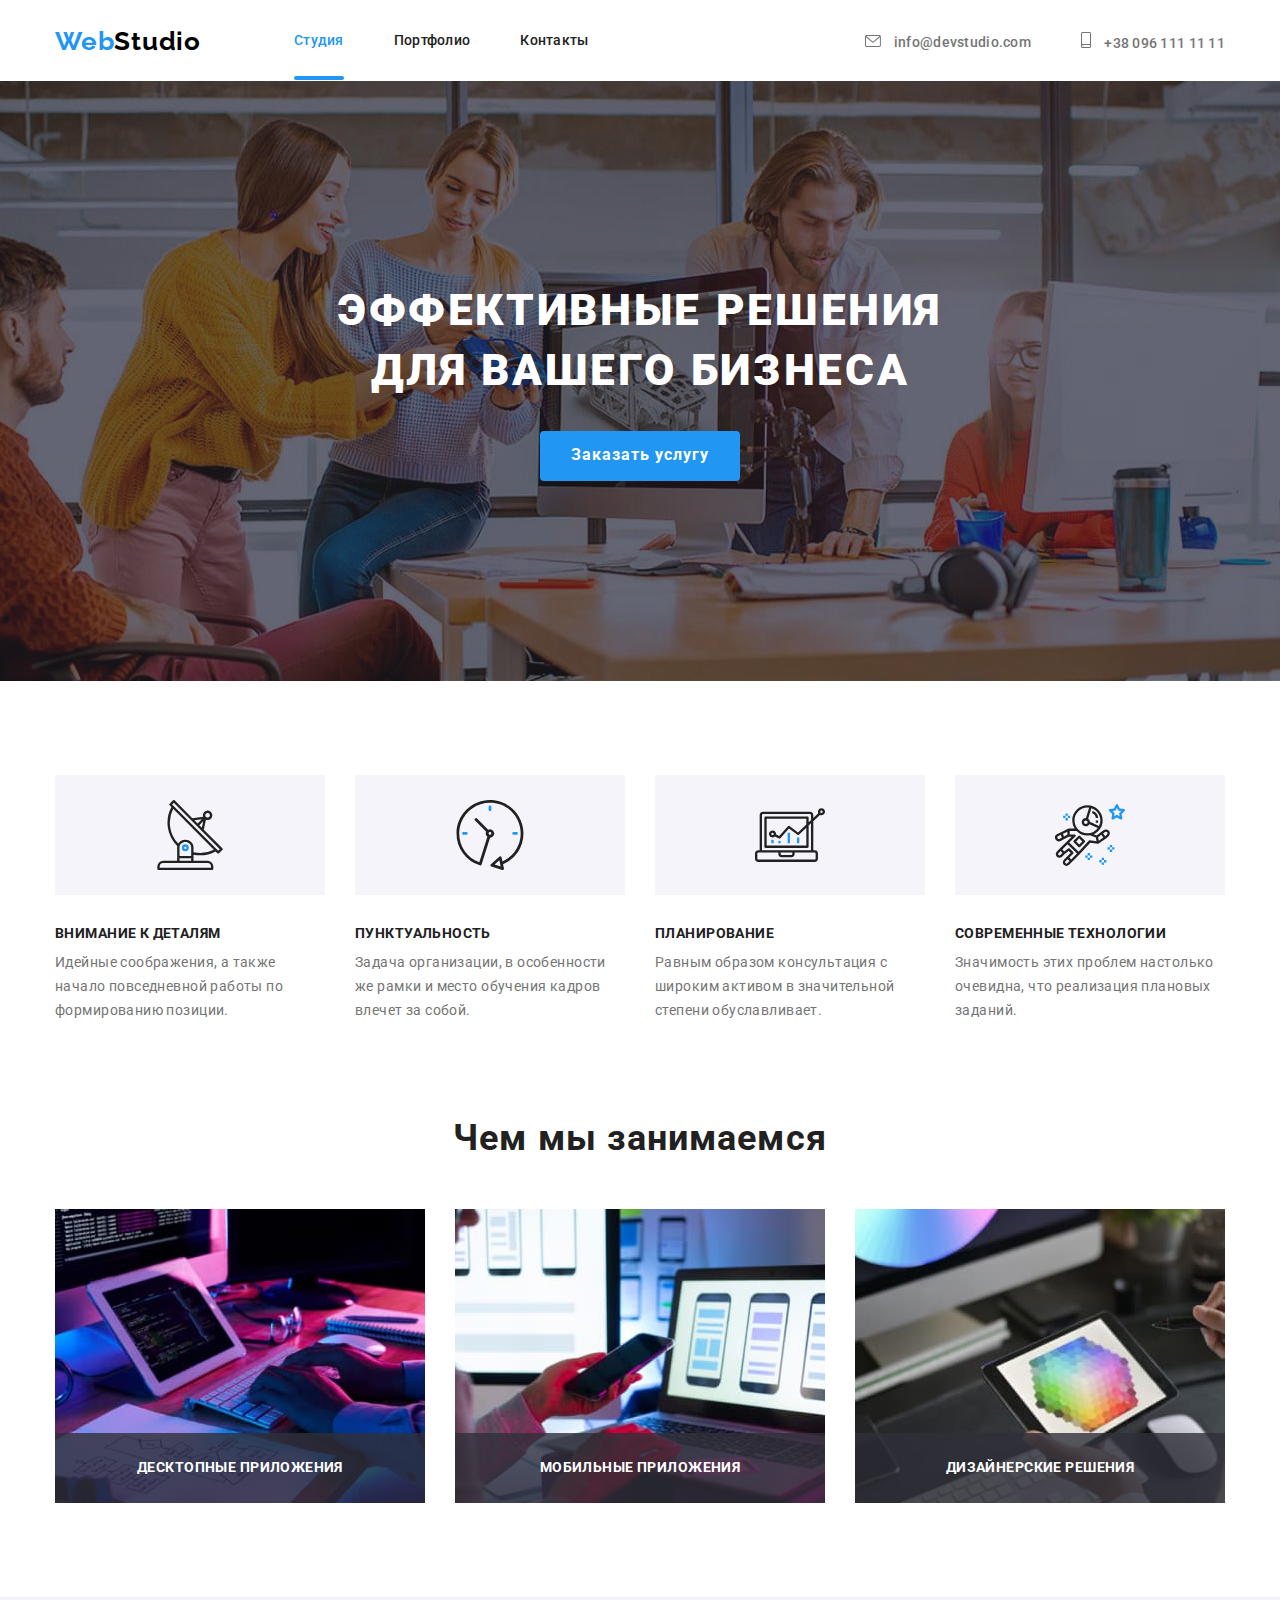
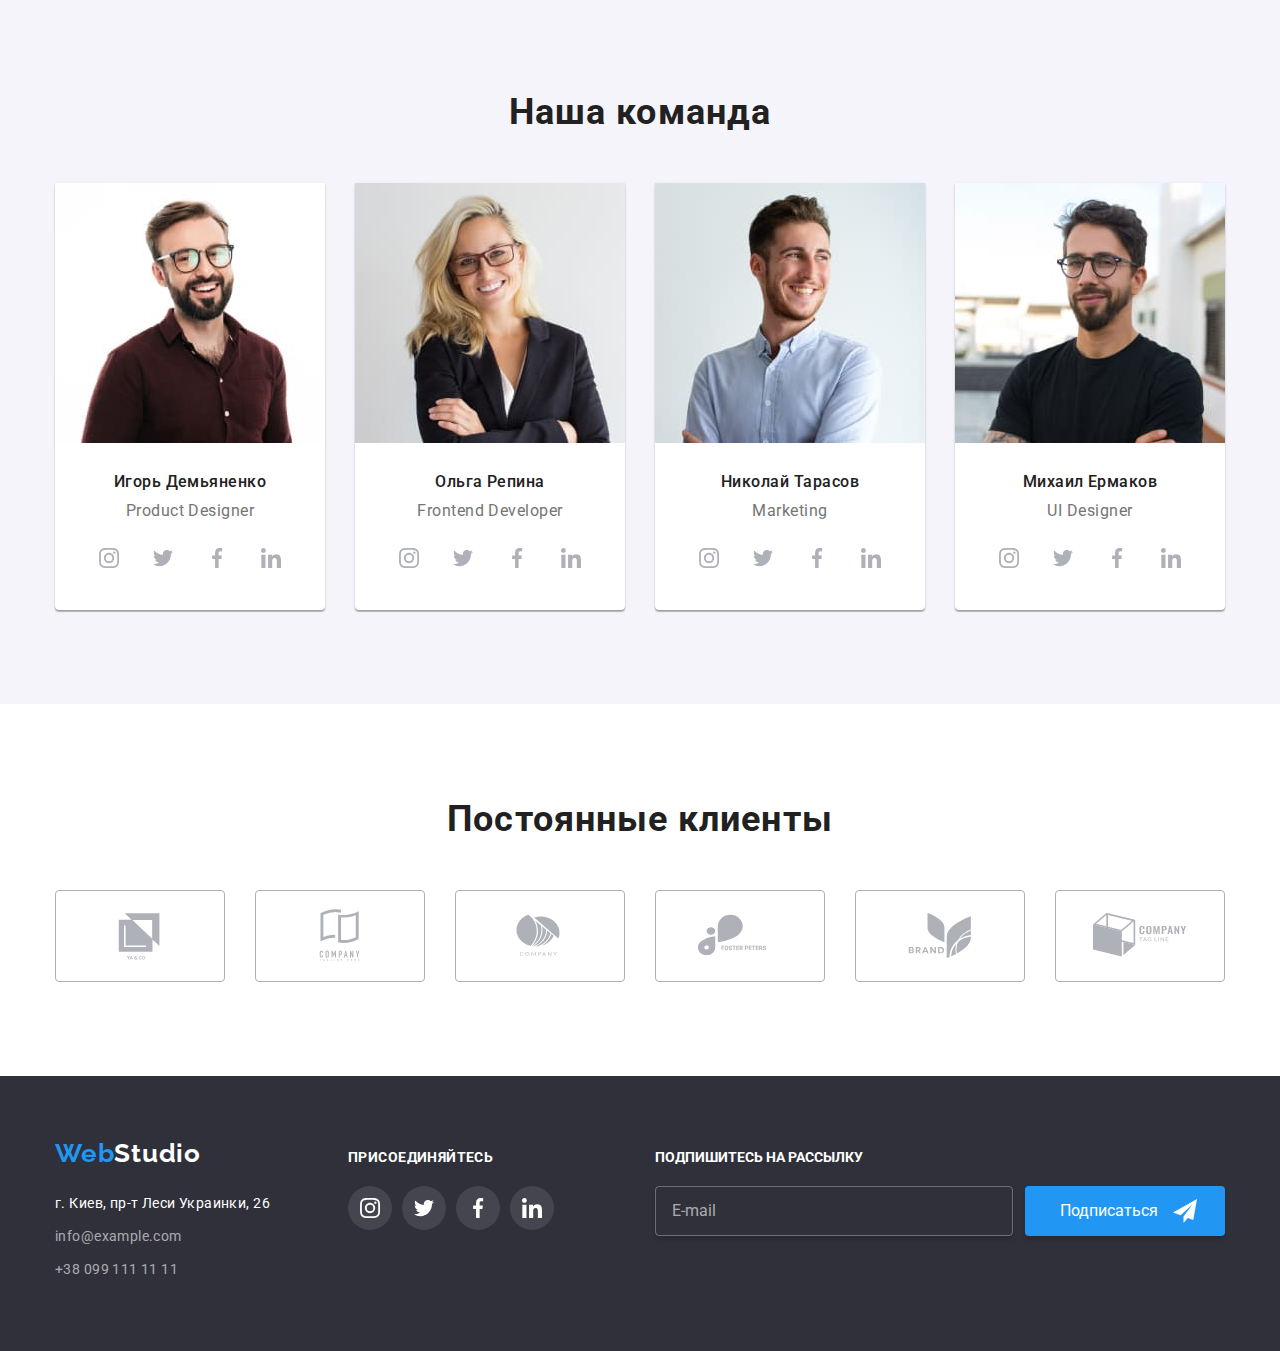
==== index.html @ 0ebff3c5 "Initial commit" ====
<!DOCTYPE html>
<html lang="ru">
  <head>
    <meta charset="UTF-8" />
    <meta http-equiv="X-UA-Compatible" content="IE=edge" />
    <meta name="viewport" content="width=device-width, initial-scale=1.0" />
    <title lang="en">WebStudio</title>
    <link rel="preconnect" href="https://fonts.gstatic.com">
    <link href="https://fonts.googleapis.com/css2?family=Raleway:wght@700&family=Roboto:wght@400;500;700;900&display=swap"
      rel="stylesheet">
    <link rel="stylesheet" href="https://cdnjs.cloudflare.com/ajax/libs/modern-normalize/1.1.0/modern-normalize.css"
        integrity="sha512-Y0MM+V6ymRKN2zStTqzQ227DWhhp4Mzdo6gnlRnuaNCbc+YN/ZH0sBCLTM4M0oSy9c9VKiCvd4Jk44aCLrNS5Q=="
        crossorigin="anonymous" referrerpolicy="no-referrer" />
    <link rel="stylesheet" href="./css/styles.css"> 
  </head>
  <body>
    <!--HEADER-->
    <header class="main-header">
      <!--NAVIGATION BAR-->
      <div class="container header-container">
        <nav class="main-nav">
          <!--LOGO-->
          <a class="logo" href="./"><span class="logo-blue">Web</span><span class="logo-black">Studio</span></a>
          <!--MAIN MENU-->
          <ul class="main-menu">
            <li class="menu-list">
              <a class="menu-link menu-link-current" href="./index.html">Студия</a>
            </li>
            <li class="menu-list">
              <a class="menu-link" href="./portfolio.html">Портфолио</a>
            </li>
            <li class="menu-list">
              <a class="menu-link" href="">Контакты</a>
            </li>
          </ul>
        </nav>
          <!--CONTACTS-->
        <ul class="contacts-nav">
          <li class="contacts-list">
              <a class="contacts-link" href="mailto:info@devstudio.com">
              <svg class="header-svg" width="16" height="12"><use href="./images/sprite.svg#envelope"></use></svg> info@devstudio.com</a>
          </li>
          <li class="contacts-list">
            <a class="contacts-link" href="tel:+380961111111">
              <svg class="header-svg" width="10" height="16"><use href="./images/sprite.svg#smartphone"></use></svg>
              +38 096 111 11 11</a>
          </li>
        </ul>
      </div>
    </header>
    <main class="index-main">
      <!--HERO-->
      <section class="hero-section">
      <div class="container hero-container">
        <h1 class="hero-title">Эффективные решения для вашего бизнеса</h1>
        <button class="button-order" type="button" data-modal-open>Заказать услугу</button>
      </div>
      </section>
      <!--FEATURES-->
      <section class="features-section">
        <div class="container features-container">
        <h2 class="section-title" hidden>Наши преимущества</h2>
        <ul class="features-menu">
          <li class="features-list">
            <div class="features-image">
              <svg class="features-icon">
                <use href="./images/sprite.svg#antenna">
                </use>
              </svg>
            </div>
            <div class="features-description">
            <h3 class="features-title">Внимание к деталям</h3>
            <p class="features-text">
              Идейные соображения, а также начало повседневной работы по
              формированию позиции.
            </p>
            </div>
          </li>
          <li class="features-list">
            <div class="features-image">
              <svg class="features-icon">
                <use href="./images/sprite.svg#clock">
                </use>
              </svg>
            </div>
            <div class="features-description">
            <h3 class="features-title">Пунктуальность</h3>
            <p class="features-text">
              Задача организации, в особенности же рамки и место обучения кадров
              влечет за собой.
            </p>
            </div>
          </li>
          <li class="features-list">
            <div class="features-image">
              <svg class="features-icon">
                <use href="./images/sprite.svg#diagram">
                </use>
              </svg>
            </div>
            <div class="features-description">
            <h3 class="features-title">Планирование</h3>
            <p class="features-text">
              Равным образом консультация с широким активом в значительной
              степени обуславливает.
            </p>
            </div>
          </li>
          <li class="features-list">
            <div class="features-image">
              <svg class="features-icon">
                <use href="./images/sprite.svg#astronaut">
                </use>
              </svg>
            </div>
            <div class="features-description">
            <h3 class="features-title">Современные технологии</h3>
            <p class="features-text">
              Значимость этих проблем настолько очевидна, что реализация
              плановых заданий.
            </p>
            </div>
          </li>
        </ul>
        </div>
      </section>
      <!--OUR SERVICES-->
      <section class="services-section">
        <div class="container services-container">
        <h2 class="section-title">Чем мы занимаемся</h2>
        <ul class="services-list">
          <li class="services-item">
            <h3 hidden>Сервис первый</h3>
            <a href="" class="servises-link">
              <div class="servises-link-wrapper">
              <img
                src="./images/images-our-services/service_1.jpg"
                alt="Сотрудник пишет код" width="370" height="294"/>
              <p class="services-label">Десктопные приложения</p>
              </div>
            </a>
          </li>
          <li class="services-item">
            <h3 hidden>Сервис второй</h3>
            <a href="">
              <div class="servises-link-wrapper">
              <img
                src="./images/images-our-services/service_2.jpg"
                alt="Сотрудник сверяет изображение на экране мобильного телефона с изображением трех мобильных интерфейсов на ноутбуке"
                width="370"
                height="294"
              />
              <p class="services-label">Мобильные приложения</p>
              </div>
            </a>
          </li>
          <li class="services-item">
            <h3 hidden>Сервис третий</h3>
            <a href="">
              <div class="servises-link-wrapper">
              <img
                src="./images/images-our-services/service_3.jpg"
                alt="Сотрудник выбирает цвет по матрице"
                width="370"
                height="294"
              />
              <p class="services-label">Дизайнерские решения</p>
              </div>
            </a>
          </li>
        </ul>
      </div>
      </section>
      <!--OUR TEAM-->
      <section class="team-section">
        <div class="container team-container">
        <h2 class="section-title">Наша команда</h2>
        <ul class="team-description">
          <li class="team-list">
            <img class="team-image"
              src="./images/images-our-team/team_member_1.jpg"
              alt="Портрет Игоря Демьяненко"
              width="270"
              height="260"
            />
            <div class="team-member">
            <p class="team-name">Игорь Демьяненко</p>
            <h3 class="team-text"  lang="en">Product Designer</h3>
            <ul class="social-icons-container">
            <li class="social-link-team">
              <a class="social-link-teammember" href="">
                <svg class="social-icon-team" width="20px" height="20px"><use href="./images/sprite.svg#instagram"></use></svg>
              </a>
            </li>
            <li class="social-link-team">
              <a class="social-link-teammember" href="">
                <svg class="social-icon-team" width="20px" height="20px"><use href="./images/sprite.svg#twitter"></use></svg>
              </a>
            </li>
            <li class="social-link-team">
              <a class="social-link-teammember" href="">
                <svg class="social-icon-team" width="20px" height="20px"><use href="./images/sprite.svg#facebook"></use></svg>
              </a>
            </li>
            <li class="social-link-team">
              <a class="social-link-teammember" href="">
                <svg class="social-icon-team" width="20px" height="20px"><use href="./images/sprite.svg#linkedin"></use></svg>
              </a>
            </li>
          </ul>
          </div>
          </li>
          <li class="team-list">
            <img class="team-image"
              src="./images/images-our-team/team_member_2.jpg"
              alt="Портрет Ольги Репиной"
              width="270"
              height="260"
            />
            <div class="team-member">
            <p class="team-name">Ольга Репина</p>
            <h3 class="team-text" lang="en">Frontend Developer</h3>
          <ul class="social-icons-container">
            <li class="social-link-team">
              <a class="social-link-teammember" href="">
                <svg class="social-icon-team" width="20px" height="20px"><use href="./images/sprite.svg#instagram"></use></svg>
              </a>
            </li>
            <li class="social-link-team">
              <a class="social-link-teammember" href="">
                <svg class="social-icon-team" width="20px" height="20px"><use href="./images/sprite.svg#twitter"></use></svg>
              </a>
            </li>
            <li class="social-link-team">
              <a class="social-link-teammember" href="">
                <svg class="social-icon-team" width="20px" height="20px"><use href="./images/sprite.svg#facebook"></use></svg>
              </a>
            </li>
            <li class="social-link-team">
              <a class="social-link-teammember" href="">
                <svg class="social-icon-team" width="20px" height="20px"><use href="./images/sprite.svg#linkedin"></use></svg>
              </a>
            </li>
          </ul>
          </div>
          </li>
          <li class="team-list">
            <img class="team-image"
              src="./images/images-our-team/team_member_3.jpg"
              alt="Портрет Николая Тарасова"
              width="270"
              height="260"
            />
            <div class="team-member">
            <p class="team-name">Николай Тарасов</p>
            <h3 class="team-text" lang="en">Marketing</h3>
            <ul class="social-icons-container">
            <li class="social-link-team">
              <a class="social-link-teammember" href="">
                <svg class="social-icon-team" width="20px" height="20px"><use href="./images/sprite.svg#instagram"></use></svg>
              </a>
            </li>
            <li class="social-link-team">
              <a class="social-link-teammember" href="">
                <svg class="social-icon-team" width="20px" height="20px"><use href="./images/sprite.svg#twitter"></use></svg>
              </a>
            </li>
            <li class="social-link-team">
              <a class="social-link-teammember" href="">
                <svg class="social-icon-team" width="20px" height="20px"><use href="./images/sprite.svg#facebook"></use></svg>
              </a>
            </li>
            <li class="social-link-team">
              <a class="social-link-teammember" href="">
                <svg class="social-icon-team" width="20px" height="20px"><use href="./images/sprite.svg#linkedin"></use></svg>
              </a>
            </li>
          </ul>
          </div>
          </li>
          <li class="team-list">
            <img class="team-image"
              src="./images/images-our-team/team_member_4.jpg"
              alt="Портрет Михаила Ермакова"
              width="270"
              height="260"
            />
            <div class="team-member">
            <p class="team-name">Михаил Ермаков</p>
            <h3 class="team-text" lang="en">UI Designer</h3>
          <ul class="social-icons-container">
            <li class="social-link-team">
              <a class="social-link-teammember" href="">
                <svg class="social-icon-team" width="20px" height="20px"><use href="./images/sprite.svg#instagram"></use></svg>
              </a>
            </li>
            <li class="social-link-team">
              <a class="social-link-teammember" href="">
                <svg class="social-icon-team" width="20px" height="20px"><use href="./images/sprite.svg#twitter"></use></svg>
              </a>
            </li>
            <li class="social-link-team">
              <a class="social-link-teammember" href="">
                <svg class="social-icon-team" width="20px" height="20px"><use href="./images/sprite.svg#facebook"></use></svg>
              </a>
            </li>
            <li class="social-link-team">
              <a class="social-link-teammember" href="">
                <svg class="social-icon-team" width="20px" height="20px"><use href="./images/sprite.svg#linkedin"></use></svg>
              </a>
            </li>
          </ul>
          </div>
          </li>
        </ul>
      </div>
      </section>
        <!--SECTION CLIENTS-->
        <section class="clients-section">
          <div class="container section-clients-container">
            <h2 class="section-title">Постоянные клиенты</h2>
          <ul class="clients-list">
              <li class="client-list-item">
                <a class="client-link" href="">
                  <svg class="client-logo" width="106px" height="60px">
                    <use href="./images/sprite.svg#logo1"></use>
                  </svg>
                </a>
              </li>
              <li class="client-list-item">
                <a class="client-link" href="">
                  <svg class="client-logo" width="106px" height="60px">
                    <use href="./images/sprite.svg#logo2"></use>
                  </svg>
                </a>
              </li>
              <li class="client-list-item">
                <a class="client-link" href="">
                  <svg class="client-logo" width="106px" height="60px">
                    <use href="./images/sprite.svg#logo3"></use>
                  </svg>
                </a>
              </li>
              <li class="client-list-item">
                <a class="client-link" href="">
                  <svg class="client-logo" width="106px" height="60px">
                    <use href="./images/sprite.svg#logo4"></use>
                  </svg>
                </a>
              </li>
              <li class="client-list-item">
                <a class="client-link" href="">
                  <svg class="client-logo" width="106px" height="60px">
                    <use href="./images/sprite.svg#logo5"></use>
                  </svg>
                </a>
                </li>
                <li class="client-list-item">
                  <a class="client-link" href="">
                    <svg class="client-logo" width="106px" height="60px">
                      <use href="./images/sprite.svg#logo6"></use>
                    </svg>
                  </a>
                </li>
            </ul>
          </div>
        </section>
    </main>
    <footer class="page-footer">
      <div class="container footer-container">
      <div class="footer-column">     
      <!--LOGO-->
      <a class="logo-footer" href="./"><span class="logo-blue">Web</span><span class="logo-white">Studio</span></a>
      <!--CONTACTS-->
      <address class="address-footer">
        <ul class="contacts-footer">
          <li class="contacts-list-footer">
            <a class="contacts-link-footer" href="https://goo.gl/maps/XPHjit8o5JEsovho7"
              >г. Киев, пр-т Леси Украинки, 26</a
            >
          </li>
          <li class="contacts-list-footer">
            <a class="contacts-linksemitransparent-footer" href="mailto:info@example.com">info@example.com</a>
          </li>
          <li class="contacts-list-footer">
            <a class="contacts-linksemitransparent-footer" href="tel:+380991111111">+38 099 111 11 11</a>
          </li>
        </ul>
      </address>
    </div>
    <div class="footer-column">
      <p class="footer-text">Присоединяйтесь</p>
      <ul class="social-footer-container">
        <li class="social-footer">
          <a class="social-link-footer" href="">
            <svg class="social-icon-footer" width="20px" height="20px"><use href="./images/sprite.svg#instagram"></use></svg>
          </a>
        </li>
        <li class="social-footer">
          <a class="social-link-footer" href="">
            <svg class="social-icon-footer" width="20px" height="20px"><use href="./images/sprite.svg#twitter"></use></svg>
          </a>
        </li>
        <li class="social-footer">
          <a class="social-link-footer" href="">
            <svg class="social-icon-footer" width="20px" height="20px"><use href="./images/sprite.svg#facebook"></use></svg>
          </a>
        </li>
        <li class="social-footer">
          <a class="social-link-footer" href="">
            <svg class="social-icon-footer" width="20px" height="20px"><use href="./images/sprite.svg#linkedin"></use></svg>
          </a>
        </li>
      </ul>
    </div>
    <div class="footer-column">
      <form class="subscribtion-form-footer" action="#">
        <label class="subscribtion-footer-label" for="subscriber-email">Подпишитесь на рассылку
          <input class="subscribtion-footer-input" type="email" name="subscriber-email" placeholder="E-mail" />
        </label>
        <button class="subscribtion-footer-button" type="submit">
          Подписаться
          <svg class="subscribe-footer-icon">
            <use href="./images/sprite.svg#sendicon"></use>
          </svg>
        </button>
      </form>
    </div>
    </div>
    </footer>
<div class="backdrop is-hidden" data-modal>
  <div class="modal">
    <button type="button" class="close-btn" data-modal-close>
      <svg class="close-btn-icon" width="11px" height="11px">
        <use href="./images/sprite.svg#closebtn"></use>
      </svg>
    </button>
    <form action="#" class="modal-form">
      <p class="modal-form-heading">Оставьте свои данные, мы вам перезвоним</p>
      <label class="modal-form-field">
          Имя
          <span class="modal-form-input-wrapper">
            <input type="text" class="modal-form-input" name="client-name" minlength="2"
                pattern="[a-zA-Zа-яёА-ЯЁ]+" title="Имя должно содержать символы кирилицы или латиницы"
                required>
            <svg class="modal-form-icon" width="18px" height="18px">
              <use href="./images/sprite.svg#person"></use>
            </svg>          
          </span>
      </label>
      <label class="modal-form-field">
          Телефон
          <span class="modal-form-input-wrapper">
              <input type="tel" class="modal-form-input" name="client-phone"
                  pattern="+38([0-9]{3})-[0-9]{3}-[0-9]{2}-[0-9]{2}" title="Введите телефон в формате +38(000)-000-00-00" required>
              <svg class="modal-form-icon" width="18px" height="18px">
                <use href="./images/sprite.svg#phone"></use>
              </svg>
          </span>
      </label>
      <label class="modal-form-field">
        Почта
        <span class="modal-form-input-wrapper">
          <input type="email" class="modal-form-input" name="client-email"
          title="Введите электронную почту в формате your@email.com" required>
          <svg class="modal-form-icon" width="18px" height="18px">
            <use href="./images/email-black.svg#email-black"></use>
          </svg>
        </span>
    </label>
      <label class="modal-form-field">
          Комментарий
        <span class="modal-form-textarea-wrapper">
        <textarea name="client-message" class="modal-form-message" placeholder="Введите текст"></textarea>
        </span> 
      </label>
      <input type="checkbox" class="modal-form-checkbox visually-hidden" id="accept-policy">
      <label for="accept-policy" class="modal-form-checkbox-label">
        Соглашаюсь с рассылкой и принимаю&nbsp
        <a href="#" class="modal-form-label-link">Условия договора</a>
      </label>
      <button type="submit" class="modal-form-btn">Отправить</button>
  </form>
  </div> 
</div>
<script src="./js/modal.js"></script>
  </body>
</html>
---- css/styles.css ----
:root {
  --text-color: #757575;
  --title-color: #212121;
  --accent-font-color: #ffffff;
  --accent-color: #2196f3;
  --background-dark: #2f303a;
  --background-light: #f5f4fa;
  --social-icons-main: #afb1b8;
  --main-duration: 250ms;
  --timing-function: cubic-bezier(0.4, 0, 0.2, 1);
}
/*--DEFAULT STYLES RESET--*/
* {
  box-sizing: border-box;
  -moz-box-sizing: border-box;
  -webkit-box-sizing: border-box;
}
h1,
h2,
h3,
h4,
h5,
h6,
p {
  margin-top: 0;
  margin-bottom: 0;
}
ul,
ol {
  margin-top: 0;
  margin-bottom: 0;
  padding-left: 0;
}
img {
  display: block;
}
.container {
  margin: 0 auto;
  border: 0px;
  width: 1200px;
  padding-left: 15px;
  padding-right: 15px;
}
body {
  font-family: "Roboto", sans-serif;
  font-style: normal;
}
body ul {
  list-style: none;
}
body a {
  text-decoration: none;
}
.visually-hidden {
  position: absolute !important;
  clip: rect(1px 1px 1px 1px); /* IE6, IE7 */
  clip: rect(1px, 1px, 1px, 1px);
  padding: 0 !important;
  border: 0 !important;
  height: 1px !important;
  width: 1px !important;
  overflow: hidden;
}
/*--END OF DEFAULT STYLES RESET--*/
/*--HEADER STYLES--*/
/*--HEADER POSITIONING--*/
.header-container {
  display: flex;
  justify-content: space-between;
}
.logo {
  margin-right: 93px;
  border: 0px;
  margin-bottom: -4px;
}
.menu-list:not( :last-child),
.contacts-list:not( :last-child) {
  margin-right: 50px;
}
.main-nav,
.main-menu,
.contacts-nav {
  display: flex;
  justify-content: space-between;
  align-items: center;
}

/*--HEADER STYLE--*/
.main-header,
.portfolio-header {
  font-weight: 500;
  font-size: 14px;
  line-height: 1.17;
  letter-spacing: 0.02em;
  padding-top: 24px;
  padding-bottom: 25px;
}
/*--LOGO STYLE--*/
.logo,
.logo-footer {
  font-family: "Raleway", sans-serif;
  font-weight: 700;
  font-size: 26px;
  line-height: 1.38;
  letter-spacing: 0.03em;
}
.logo-blue {
  color: var(--accent-color);
}
.logo-black {
  color: #000000;
}
.logo-white {
  color: #ffffff;
}
/*--MAIN MENU STYLE--*/
.menu-link {
  color: var(--title-color);
  transition: color var(--main-duration) var(--timing-function);
}
.menu-link-current {
  color: var(--accent-color);
  position: relative;
}
.menu-link-current::after {
  position: absolute;
  left: 0;
  bottom: -32px;
  content:"";
  display: block;
  background-color: var(--accent-color);
  height: 4px;
  width: 100%;
  border-radius: 2px;
}

.menu-link:hover,
.menu-link:focus {
  color: var(--accent-color);
  cursor: pointer;  
}
/*--CONTACTS STYLE--*/
.contacts-list {
  display: flex;
  align-items: center;
}
.contacts-link {
  color: var(--text-color);
  margin-bottom: -4px;
  fill: var(--text-color);
  transition: color var(--main-duration) var(--timing-function), fill var(--main-duration) var(--timing-function);
}
.header-svg {
  margin-right: 10px;
}
.contacts-link:hover,
.contacts-link:focus {
  color: var(--accent-color);
  fill: var(--accent-color);
  cursor: pointer;
}
/*--END OF HEADER STYLES--*/
/*--HERO SECTION STYLE--*/
.hero-section {
  background-image: linear-gradient(rgba(47, 48, 58, 0.4), rgba(47, 48, 58, 0.4)), url(../images/images-hero/img-bgr-hero.jpg), linear-gradient(#c4c4c4, #c4c4c4);
  background-position: center;
  max-width: 1600px;
  padding-top: 200px;
  padding-bottom: 200px;
  display: block;
  margin: 0 auto;
}
.hero-title {
  color: var(--accent-font-color);
  font-weight: 900;
  font-size: 44px;
  line-height: 1.36;
  letter-spacing: 0.06em;
  text-transform: uppercase;
  text-align: center;
  max-width: 696px;
  margin-bottom: 30px;
  margin-left: auto;
  margin-right: auto;
}
.button-order {
  display: block;
  width: 200px;
  height: 50px;
  background-color: var(--accent-color);
  color: var(--accent-font-color);
  font-size: 16px;
  font-weight: 700;
  line-height: 1.88;  
  letter-spacing: 0.06em;
  border-radius: 4px;
  border: 1px solid transparent;
  margin-left: auto;
  margin-right: auto;
}
/*--END OF HERO SECTION STYLE--*/
/*--FEATURES SECTION STYLE--*/
.features-section {
  padding-top: 94px;
  padding-bottom: 94px;
}
.features-menu {
  display: flex;
  justify-content: space-between;
}
.features-list:not(:first-child) {
  margin-left: 30px;
}
.features-image {
  display: flex;
  background-color: var(--background-light);
  width: 270px;
  height: 120px;
align-items: center;
justify-content: center;
}
.features-description {
  padding-top: 30px;
}
.features-icon {
  width: 70px;
  height: 70px;
}
.features-title {
  color: var(--title-color);
  font-size: 14px;
  font-weight: 700;
  line-height: 1.17;
  text-transform: uppercase;
  letter-spacing: 0.03em;
  margin-bottom: 10px;
  text-align: left;
}
.features-text {
  color: var(--text-color);
  font-size: 14px;
  font-weight: 400;
  line-height: 1.71;
  letter-spacing: 0.03em;
  max-width: 270px;
  text-align: left;
}
/*--END OF FEATURES SECTION STYLE--*/
/*--OUR SERVICES SECTION STYLE--*/
.services-section {
  padding-bottom: 94px;
}
.services-list {
  display: flex;
  justify-content: space-between;
}
.section-title {
  color: var(--title-color);
  font-size: 36px;
  font-weight: 700;
  line-height: 1.17;
  letter-spacing: 0.03em;
  text-align: center;
  margin-bottom: 50px;
}
.servises-link-wrapper {
  position: relative;
}
.services-label {
  position: absolute;
  width: 100%;
  left: 0;
  bottom: 0;
  font-weight: 700;
  font-size: 14px;
  line-height: 1.14;
  text-align: center;
  letter-spacing: 0.03em;
  text-transform: uppercase;
  background-color: rgba(47, 48, 58, 0.8);
  color: var(--accent-font-color);
  padding-top: 27px;
  padding-bottom: 27px;
}
/*--END OF OUR SERVICES SECTION STYLE--*/
/*--OUR TEAM SECTION STYLE--*/
.team-section {
  padding-top: 94px;
  padding-bottom: 94px;
  background-color: var(--background-light);
  line-height: 1.17;
  letter-spacing: 0.03em;
}
.team-description {
  display: flex;
  flex-wrap: wrap;
  margin-left: -30px;
  margin-top: -30px
}
.team-list {
  background-color: #ffffff;
  box-shadow: 0px 1px 3px rgba(0, 0, 0, 0.12), 0px 1px 1px rgba(0, 0, 0, 0.14), 0px 2px 1px rgba(0, 0, 0, 0.2);
  border-radius: 0px 0px 4px 4px;
  flex-basis: calc((100% - 120px) / 4);
  margin-left: 30px;
  margin-top: 30px;
}
.team-member {
  padding-left: 32px;
  padding-top: 30px;
  padding-right: 32px;
  padding-bottom: 30px;
}
.team-name {
  color: var(--title-color);
  font-size: 16px;
  font-weight: 500;
  text-align: center;
  margin-bottom: 10px;
}
.team-text {
  color: var(--text-color);
  font-size: 16px;
  font-weight: 400;
  text-align: center;
  margin-bottom: 16px;
}
.social-icons-container {
    display: flex;
    justify-content: space-between;
    width: 206px;
    }
.social-link-teammember {
  display: flex;
  background-color: #ffffff;
  fill: var(--social-icons-main);
  border-radius: 50%;
  width: 44px;
  height: 44px;
  justify-content: center;
  align-items: center;
  transition: background-color var(--main-duration) var(--timing-function), fill var(--main-duration) var(--timing-function);
}
.social-link-teammember:hover,
.social-link-teammember:focus {
  fill: var(--accent-font-color);
  background-color: var(--accent-color);
}
/*--CLIENTS SECTION STYLES--*/
.clients-section {
  padding: 94px 0px 94px 0px;
}
.clients-list {
  display: flex;
  flex-wrap: wrap;
  margin-left: -30px;
  margin-top: -30px
}
.client-list-item {
  flex-basis: calc((100% - 180px) / 6);
  margin-left: 30px;
  margin-top: 30px;
 

}
.client-link { 
  display: flex;
  padding: 15px 31px 15px 31px;
  border: 1px solid;
  border-radius: 4px;
  border-color: var(--social-icons-main);
  justify-content: center;
  align-items: center;
  fill: var(--social-icons-main);
  transition: fill var(--main-duration) var(--timing-function), border-color var(--main-duration) var(--timing-function);
}
.client-link:hover,
.client-link:focus {
  fill: var(--accent-color);
  border-color: var(--accent-color);
}
/*--END OF CLIENTS SECTION STYLES--*/
/*--FOOTER STYLE--*/
.page-footer {
  background-color: var(--background-dark);
}
.logo-footer {
  display: block;
  margin-bottom: 20px;
}
.contacts-link-footer {
  display: block;
  color: #ffffff;
  font-size: 14px;
  font-weight: 400;
  font-style: normal;
  line-height: 1.71;
  letter-spacing: 0.03em;
  margin-bottom: 9px;
}
.contacts-linksemitransparent-footer {
  display: block;
  color: rgba(255, 255, 255, 0.6);
  font-size: 14px;
  font-weight: 400;
  font-style: normal;
  line-height: 1.71;
  letter-spacing: 0.03em;
  margin-bottom: 9px;
}
.footer-container {
  display: flex;
  justify-content: space-between;
  align-items: baseline;
  padding-top: 60px;
  padding-bottom: 60px;
}
.footer-column:first-child {
  margin-right: 70px;
}
.footer-column:last-child {
  margin-left: 93px;
}
.footer-text {
  color: var(--accent-font-color);
  font-size: 14px;
  font-weight: 700;
  line-height: 1.17;
  text-transform: uppercase;
  letter-spacing: 0.03em;
  margin-bottom: 20px;
  text-align: left;
}
.social-footer-container {
  display: flex;
  justify-content: space-between;
  width: 206px;
}
.social-link-footer {
  display: flex;
  background-color: rgba(255, 255, 255, 0.1);
  fill: var(--accent-font-color);
  border-radius: 50%;
  width: 44px;
  height: 44px;
  justify-content: center;
  align-items: center;
  transition: background-color var(--main-duration) var(--timing-function);
}
.social-link-footer:hover,
.social-link-footer:focus {
  background-color: var(--accent-color);
}
/*--SUBSCRUBTION FORM FOOTER STYLES--*/
.subscribtion-form-footer {
  display: flex;
  flex-direction: row;
  align-items: flex-end;
}
.subscribtion-footer-label {
  color: var(--accent-font-color);
  font-family: Roboto;
  font-weight: 700;
  text-transform: uppercase;
  font-size: 14px;
  line-height: 1.17;
  letter-spacing: 0.03;
  display: flex;
  flex-direction: column;
 }
 .subscribtion-footer-input {
   display: block;
   margin-top: 20px;
   width: 358px;
   height: 50px;
   box-sizing: border-box;
   background-color: transparent;
   padding-top: 15px;
   padding-bottom: 15px;
   padding-left: 16px;
   color: var(--accent-font-color);
   font-family: Roboto;
   font-weight: 400;
   font-size: 16px;
   line-height: 1.25;
   letter-spacing: 0.03;
   border: 1px solid rgba(255, 255, 255, 0.3);
   border-radius: 4px;
   box-shadow: 0px 4px 4px 0px rgba(0, 0, 0, 0.15);
 }
 .subscribtion-footer-input::placeholder {
  color: rgba(255, 255, 255, 0.6);
 }
.subscribtion-footer-button {
  position: relative;
  margin-left: 12px;
  padding-right: 62px;
  padding-left: 29px;
  padding-top: 10px;
  padding-bottom: 10px;
  width: 200px;
  height: 50px;
  border: 0;
  border-radius: 4px;
  background-color: var(--accent-color);
  color: var(--accent-font-color);
  box-shadow: 0px 4px 4px rgba(0, 0, 0, 0.15);
}
.subscribe-footer-icon {
  position: absolute;
  top: 13px;
  right: 28px;
  width: 24px;
  height: 24px;
  fill: var(--accent-font-color);
}
/*--END OF SUBSCRUBTION FORM FOOTER STYLES--*/
/*--END OF FOOTER STYLE--*/
/*--MODAL AND BACKDROP STYLE--*/
.backdrop {
  position: fixed;
  top: 0;
  left: 0;
  background-color: rgba(0, 0, 0, 0.2);
  width: 100vw;
  height: 100vh;  
}
.modal {
position: absolute;
left: 50%;
top: 50%;
transform: translate(-50%, -50%);
width: 528px;
height: 580px;
border-radius: 4px;
background-color: #ffffff;
box-shadow: 0px 2px 1px 0px #00000033, 0px 1px 1px 0px #00000024, 0px 1px 3px 0px #0000001F;
transition: opacity var(--main-duration) var(--timing-function), visibility var(--main-duration) var(--timing-function);
}
.close-btn {
  position: absolute;
  top: 8px;
  right: 8px;
  width: 30px;
  height: 30px;
  border-radius: 50%;
  background-color: transparent;
  border: 1px solid rgba(0, 0, 0, 0.1);
  cursor: pointer;
  padding: 0;
  fill: #000000;
  transition: fill var(--main-duration) var(--timing-function);
}
.close-btn:focus,
.close-btn:hover {
  fill: var(--accent-color)
}
.is-hidden {
  opacity: 0;
  visibility: hidden;
  pointer-events: none;
}
/*--END OF MODAL AND BACKDROP STYLE--*/
/*--MODAL FORM STYLE--*/
.modal-form {
  padding: 40px;  
}
.modal-form-heading {
font-family: Roboto;
font-style: normal;
font-weight: 700;
font-size: 20px;
line-height: 1.15;
text-align: center;
letter-spacing: 0.03em;
color: #212121;
margin-bottom: 12px;
}
.modal-form {
display: flex;
flex-direction: column;
}
.modal-form-field {
font-family: Roboto;
font-style: normal;
font-weight: 400;
font-size: 12px;
line-height: 1.17;
letter-spacing: 0.01em;
color: var(--text-color);
}
.modal-form-input-wrapper {
position: relative;
}
.modal-form-input {
width: 100%;
height: 40px;
border: 1px solid rgba(33, 33, 33, 0.2);
box-sizing: border-box;
border-radius: 4px;
margin-top: 4px;
margin-bottom: 10px;
padding-top: 11px;
padding-bottom: 11px;
padding-left: 42px;
color: #000000;
transition: border-color var(--main-duration) var(--timing-function);
}
.modal-form-input:focus,
.modal-form-input:hover {
  outline: none;
  border-color: var(--accent-color);
}
.modal-form-icon {
  display: block;
  position: absolute;
  fill: #000000;
  top: 50%;
  left: 12px;
  transform: translateY(-50%);
  transition: fill var(--main-duration) var(--timing-function);
}
.modal-form-input:focus + .modal-form-icon,
.modal-form-input:hover + .modal-form-icon {
  fill: var(--accent-color);
}
.modal-form-message {
width: 100%;
height: 120px;
resize: none;
padding: 12px 16px;
border: 1px solid rgba(33, 33, 33, 0.2);
box-sizing: border-box;
border-radius: 4px;
background-color: transparent;
color: #000000;
margin-top: 4px;
margin-bottom: 20px;
transition: border-color var(--main-duration) var(--timing-function);
}
.modal-form-message::placeholder {
color: rgba(117, 117, 117, 0.5);
}
.modal-form-message:focus, .modal-form-message:hover {
  outline: none;
  border-color: var(--accent-color);
}
.modal-form-checkbox-label {
display: flex;
align-items: center;
font-family: Roboto;
font-style: normal;
font-weight: 400;
font-size: 14px;
line-height: 1.71;
letter-spacing: 0.03em;
cursor: pointer;
margin-bottom: 30px;
margin-left: 13px;
}
.modal-form-label-link {
  color: var(--accent-color);
  text-decoration: underline;
}
.modal-form-checkbox-label::before {
  display: block;
  content: "";
  width: 16px;
  height: 16px;
  border: 2px solid var(--title-color);
  border-radius: 1px;
  cursor: pointer;
  margin-right: 7px;
  transition: border var(--main-duration) var(--timing-function), background-image var(--main-duration) var(--timing-function);
}
.modal-form-checkbox:checked + .modal-form-checkbox-label::before {
  background-image: url(../images/icon-check.svg);
  background-size: cover;
  border: 2px solid var(--accent-color);
}
.modal-form-checkbox:focus + .modal-form-checkbox-label::before,
.modal-form-checkbox:hover + .modal-form-checkbox-label::before {
  border: 2px solid var(--accent-color);
}
.modal-form-btn {
align-self: center;
width: 200px;
height: 50px;
padding: 10px 55px;
font-weight: 700;
font-size: 16px;
line-height: 1,87;
text-align: center;
letter-spacing: 0.06em;
color: var(--accent-font-color);
background-color: var(--accent-color);
border-radius: 4px;
border: 1px solid transparent;
box-shadow: 0px 4px 4px rgba(0, 0, 0, 0.15);
cursor: pointer;
transition: background-color var(--main-duration) var(--timing-function);
}
.modal-form-btn:hover, .modal-form-btn:focus {
  background-color: #188CE8;
}
/*--END OF MODAL FORM STYLE--*/
/*--PORTFOLIO PAGE STYLE--*/
.portfolio-header {
border-bottom: 1px solid #ECECEC;
}
.projects-section {
  padding-top: 94px;
  padding-bottom: 94px;
}
/*--FILTER STILE--*/
.projects-filter {
  display: flex;
  justify-content: center;
  margin-bottom: 50px;  
}
.filter-list:not( :last-child) {
  margin-right: 8px;
}
/*--FILTER BUTTON STYLE--*/
.filter-button {
  background-color: var(--background-light);
  color: var(--title-color);
  border: none;
  font-family: "Roboto", sans-serif;
  font-size: 16px;
  font-weight: 500;
  line-height: 1.63;
  letter-spacing: 0.03em;
  padding-left: 22px;
  padding-top: 6px;
  padding-right: 22px;
  padding-bottom: 6px;
  border-radius: 4px;
  transition: box-shadow var(--main-duration) var(--timing-function);  
}
.filter-button:hover,
.filter-button:focus {
  background-color: var(--accent-color);
  color: var(--accent-font-color);
  border: none;
  font-family: "Roboto", sans-serif;
  font-size: 16px;
  font-weight: 500;
  line-height: 1.63;
  letter-spacing: 0.03em;
  cursor: pointer;
  padding-left: 22px;
  padding-top: 6px;
  padding-right: 22px;
  padding-bottom: 6px;
  border-radius: 4px;
  box-shadow: 0px 4px 4px 0px #00000040;
}
/*--PROJECTS CARDS STYLE--*/
.projects-link {
  display: block;
  transition: box-shadow var(--main-duration) var(--timing-function);
}
.projects-link:hover,
.projects-links:focus {
box-shadow: 0px 1px 1px rgba(0, 0, 0, 0.12), 0px 4px 4px rgba(0, 0, 0, 0.06), 1px 4px 6px rgba(0, 0, 0, 0.16);
}
.projects-cards {
  display: flex;
  flex-wrap: wrap;
  margin-left: -30px;
  margin-top: -30px;
}
.projects-list {
  flex-basis: calc((100% - 270px) / 9);
  margin-left: 30px;
  margin-top: 30px;
}
.projects-text {
  padding: 20px 24px 20px 24px;
  background-color: #ffffff;
  border: 1px solid #EEEEEE;
}
.projects-name {
  color: var(--title-color);
  font-weight: 700;
  font-size: 18px;
  line-height: 2;
  letter-spacing: 0.06em;
  margin-bottom: 4px;
}
.projects-type {
  color: var(--text-color);
  font-weight: 400;
  font-size: 16px;
  line-height: 1.88;
  letter-spacing: 0.03em;
}  
.projects-card-wrapper {
  position: relative;
  overflow: hidden;
}
.projects-overlay {
  position: absolute;
  top: 0;
  left: 0;
  height: 100%;
  width: 100%;
  overflow: auto;
  transform: translateY(100%);
  background-color: rgba(33, 150, 243, 0.9);
  color: var(--accent-font-color);
  padding: 63px 24px 63px 24px;
  font-family: Roboto;
font-style: normal;
font-weight: 400;
font-size: 18px;
line-height: 1.56;
letter-spacing: 0.03em;
}
::-webkit-scrollbar {
  width: 0px;  
}
.projects-card-wrapper .projects-overlay {
transition: transform var(--main-duration) var(--timing-function);
}
.projects-card-wrapper:hover .projects-overlay,
.projects-text:hover .projects-overlay{
  transform: translate(0%); 
}
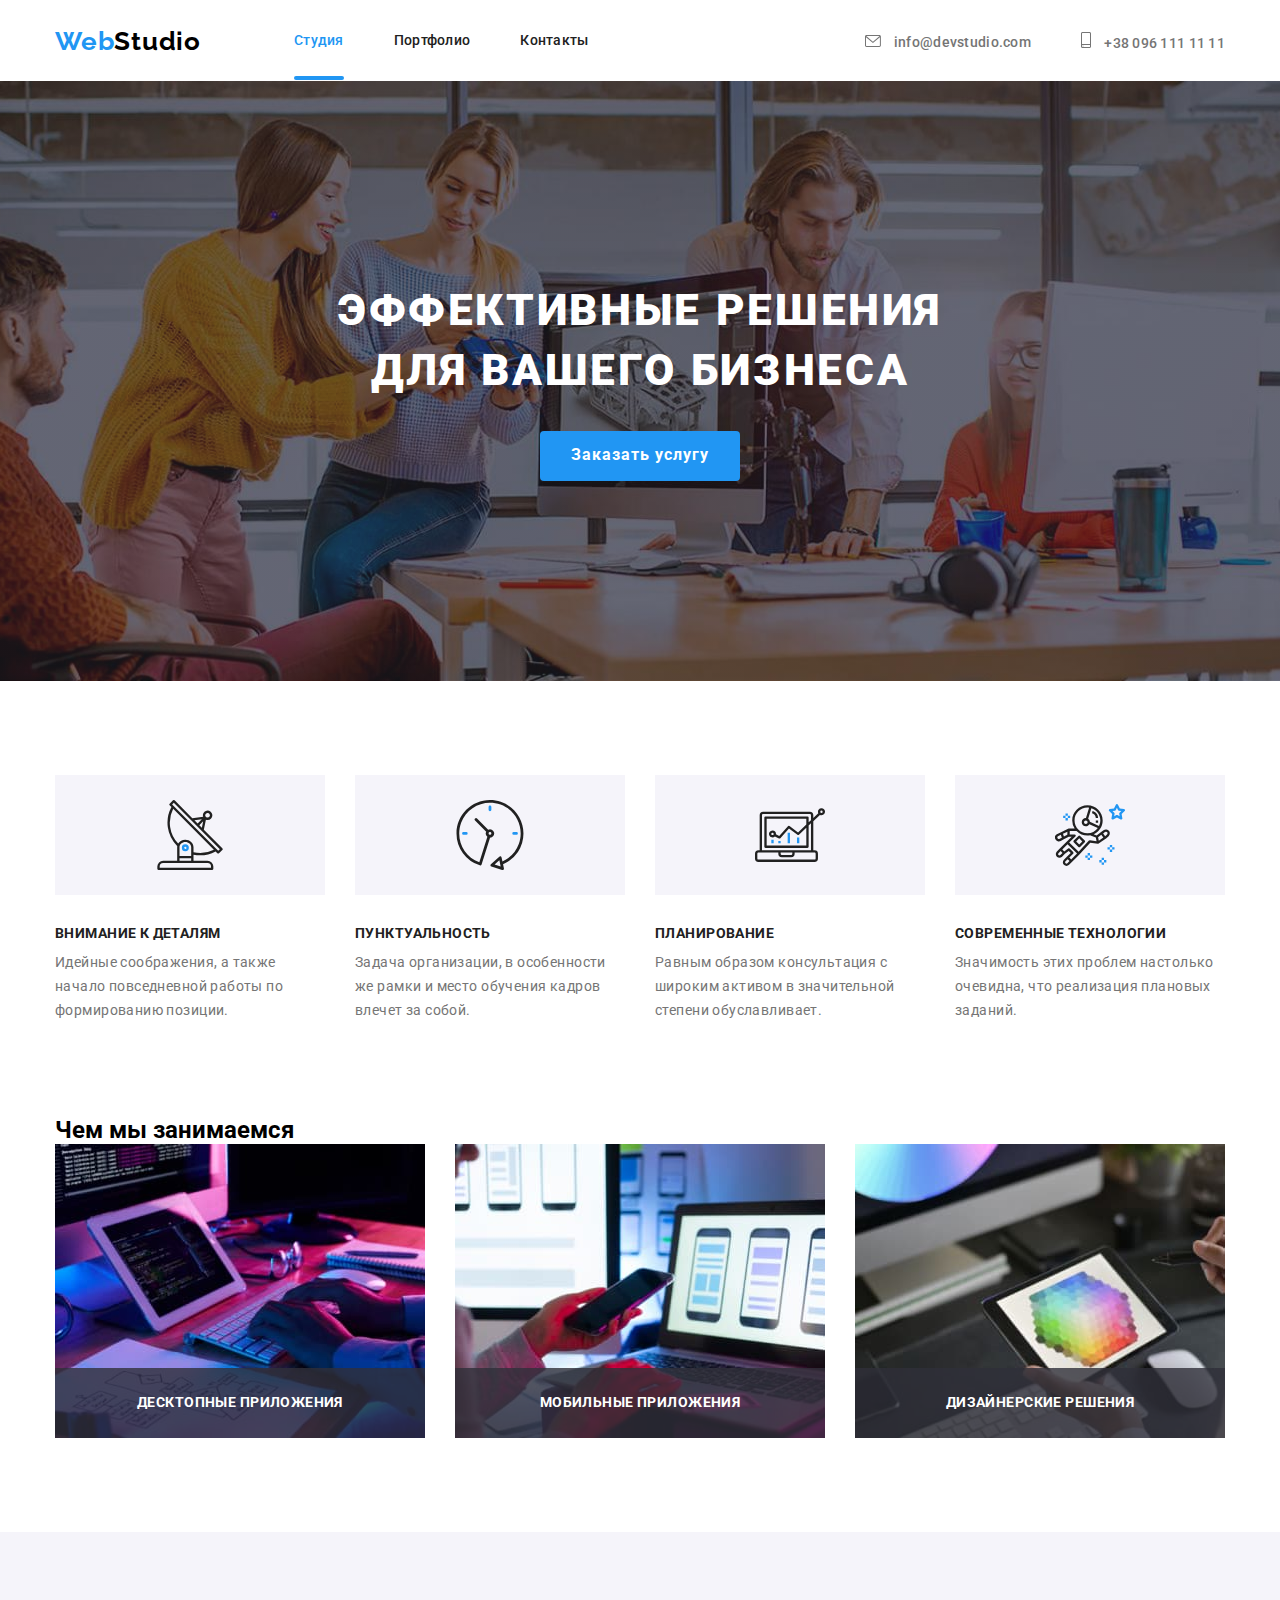
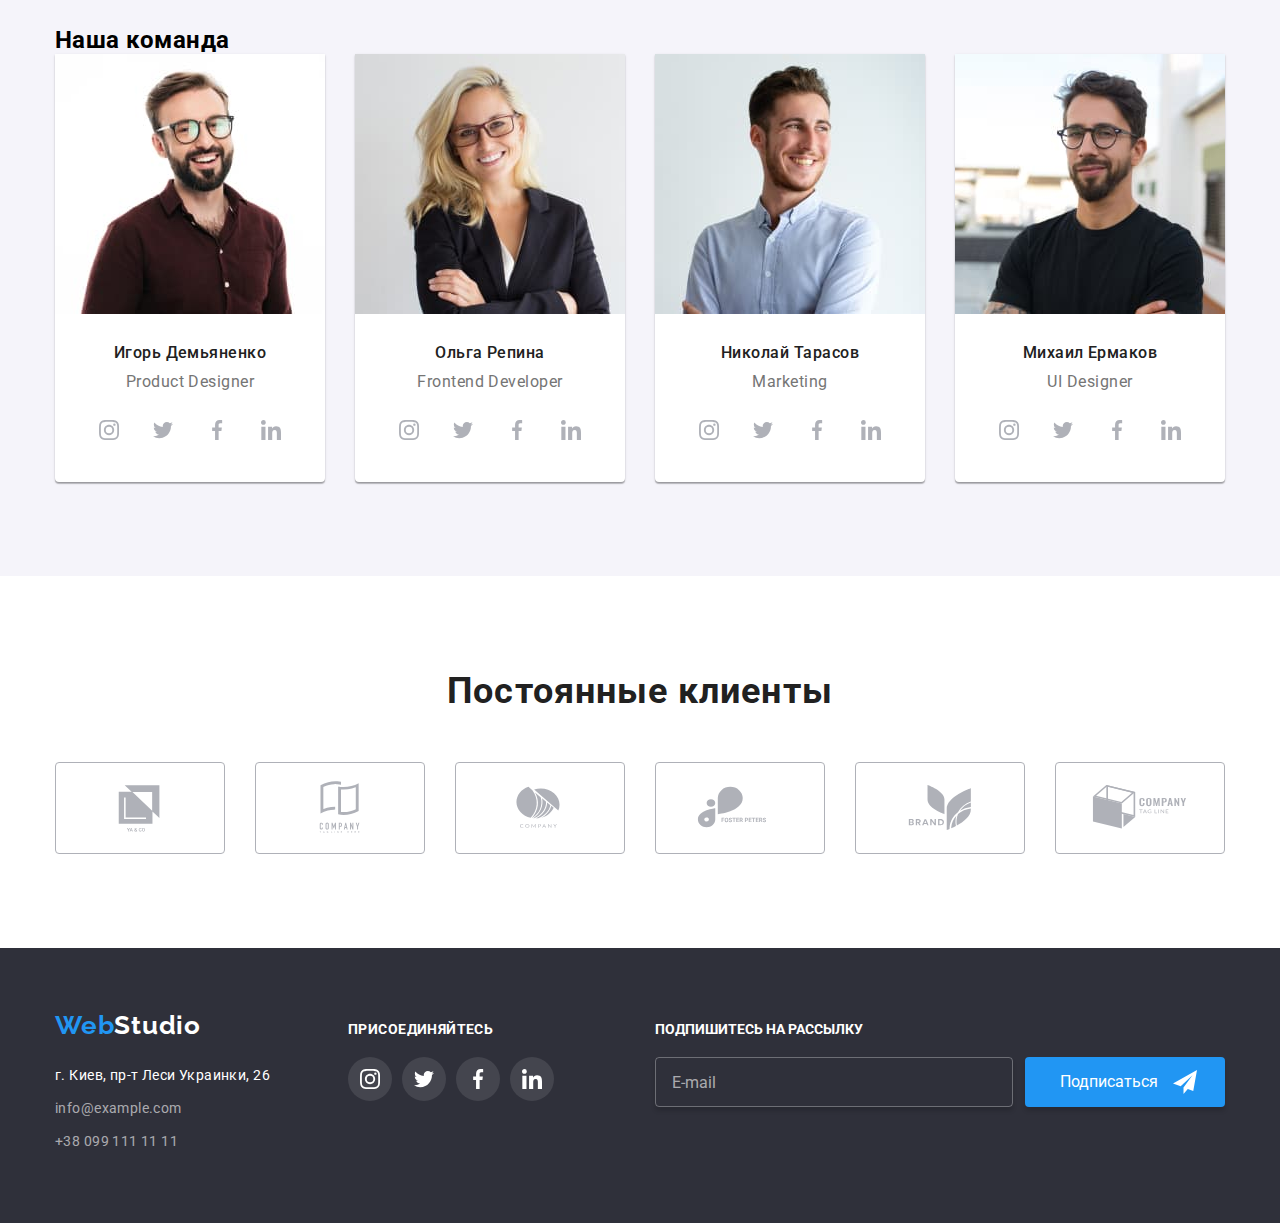
==== commit d50da859: "BEM added" ====
--- a/index.html
+++ b/index.html
@@ -11,7 +11,7 @@
     <link rel="stylesheet" href="https://cdnjs.cloudflare.com/ajax/libs/modern-normalize/1.1.0/modern-normalize.css"
         integrity="sha512-Y0MM+V6ymRKN2zStTqzQ227DWhhp4Mzdo6gnlRnuaNCbc+YN/ZH0sBCLTM4M0oSy9c9VKiCvd4Jk44aCLrNS5Q=="
         crossorigin="anonymous" referrerpolicy="no-referrer" />
-    <link rel="stylesheet" href="./css/styles.css"> 
+    <link rel="stylesheet" href="./css/main.min.css"> 
   </head>
   <body>
     <!--HEADER-->
@@ -50,10 +50,10 @@
     </header>
     <main class="index-main">
       <!--HERO-->
-      <section class="hero-section">
-      <div class="container hero-container">
-        <h1 class="hero-title">Эффективные решения для вашего бизнеса</h1>
-        <button class="button-order" type="button" data-modal-open>Заказать услугу</button>
+      <section class="section section__hero">
+      <div class="container container__hero">
+        <h1 class="title title__hero">Эффективные решения для вашего бизнеса</h1>
+        <button class="button button__order" type="button" data-modal-open>Заказать услугу</button>
       </div>
       </section>
       <!--FEATURES-->
@@ -316,48 +316,48 @@
       </div>
       </section>
         <!--SECTION CLIENTS-->
-        <section class="clients-section">
-          <div class="container section-clients-container">
-            <h2 class="section-title">Постоянные клиенты</h2>
-          <ul class="clients-list">
-              <li class="client-list-item">
-                <a class="client-link" href="">
-                  <svg class="client-logo" width="106px" height="60px">
+        <section class="section section__clients">
+          <div class="container container__section-clients">
+            <h2 class="title title__section">Постоянные клиенты</h2>
+          <ul class="list list__clients">
+              <li class="list__clients-item">
+                <a class="list__clients-link" href="">
+                  <svg class="list__clients-logo" width="106px" height="60px">
                     <use href="./images/sprite.svg#logo1"></use>
                   </svg>
                 </a>
               </li>
-              <li class="client-list-item">
-                <a class="client-link" href="">
-                  <svg class="client-logo" width="106px" height="60px">
+              <li class="list__clients-item">
+                <a class="list__clients-link" href="">
+                  <svg class="list__clients-logo" width="106px" height="60px">
                     <use href="./images/sprite.svg#logo2"></use>
                   </svg>
                 </a>
               </li>
-              <li class="client-list-item">
-                <a class="client-link" href="">
-                  <svg class="client-logo" width="106px" height="60px">
+              <li class="list__clients-item">
+                <a class="list__clients-link" href="">
+                  <svg class="list__clients-logo" width="106px" height="60px">
                     <use href="./images/sprite.svg#logo3"></use>
                   </svg>
                 </a>
               </li>
-              <li class="client-list-item">
-                <a class="client-link" href="">
-                  <svg class="client-logo" width="106px" height="60px">
+              <li class="list__clients-item">
+                <a class="list__clients-link" href="">
+                  <svg class="list__clients-logo" width="106px" height="60px">
                     <use href="./images/sprite.svg#logo4"></use>
                   </svg>
                 </a>
               </li>
-              <li class="client-list-item">
-                <a class="client-link" href="">
-                  <svg class="client-logo" width="106px" height="60px">
+              <li class="list__clients-item">
+                <a class="list__clients-link" href="">
+                  <svg class="list__clients-logo" width="106px" height="60px">
                     <use href="./images/sprite.svg#logo5"></use>
                   </svg>
                 </a>
                 </li>
-                <li class="client-list-item">
-                  <a class="client-link" href="">
-                    <svg class="client-logo" width="106px" height="60px">
+                <li class="list__clients-item">
+                  <a class="list__clients-link" href="">
+                    <svg class="list__clients-logo" width="106px" height="60px">
                       <use href="./images/sprite.svg#logo6"></use>
                     </svg>
                   </a>
--- a/css/main.min.css
+++ b/css/main.min.css
@@ -0,0 +1,2 @@
+*{box-sizing:border-box;-moz-box-sizing:border-box;-webkit-box-sizing:border-box}h1,h2,h3,h4,h5,h6,p{margin-top:0;margin-bottom:0}ul,ol{margin-top:0;margin-bottom:0;padding-left:0}img{display:block}.container{margin:0 auto;border:0px;width:1200px;padding-left:15px;padding-right:15px}body{font-family:"Roboto", sans-serif;font-style:normal}body ul{list-style:none}body a{text-decoration:none}:root{--text-color: #757575;--title-color: #212121;--accent-font-color: #ffffff;--accent-color: #2196f3;--background-dark: #2f303a;--background-light: #f5f4fa;--social-icons-main: #afb1b8;--main-duration: 250ms;--timing-function: cubic-bezier(0.4, 0, 0.2, 1)}.visually-hidden{position:absolute !important;clip:rect(1px 1px 1px 1px);clip:rect(1px, 1px, 1px, 1px);padding:0 !important;border:0 !important;height:1px !important;width:1px !important;overflow:hidden}.header-container{display:flex;justify-content:space-between}.menu-list:not(:last-child),.contacts-list:not(:last-child){margin-right:50px}.main-nav,.main-menu,.contacts-nav{display:flex;justify-content:space-between;align-items:center}.main-header,.portfolio-header{font-weight:500;font-size:14px;line-height:1.17;letter-spacing:0.02em;padding-top:24px;padding-bottom:25px}.header-svg{margin-right:10px}.portfolio-header{border-bottom:1px solid #ECECEC}.logo{margin-right:93px;border:0px;margin-bottom:-4px}.logo,.logo-footer{font-family:"Raleway", sans-serif;font-weight:700;font-size:26px;line-height:1.38;letter-spacing:0.03em}.logo-blue{color:var(--accent-color)}.logo-black{color:#000000}.logo-white{color:#ffffff}.logo-footer{display:block;margin-bottom:20px}.menu-link{color:var(--title-color);transition:color var(--main-duration) var(--timing-function)}.menu-link:hover{color:var(--accent-color);cursor:pointer}.menu-link:focus{color:var(--accent-color);cursor:pointer}.menu-link-current{color:var(--accent-color);position:relative}.menu-link-current::after{position:absolute;left:0;bottom:-32px;content:"";display:block;background-color:var(--accent-color);height:4px;width:100%;border-radius:2px}.contacts-list{display:flex;align-items:center}.contacts-link{color:var(--text-color);margin-bottom:-4px;fill:var(--text-color);transition:color var(--main-duration) var(--timing-function),fill var(--main-duration) var(--timing-function)}.contacts-link:hover{color:var(--accent-color);fill:var(--accent-color);cursor:pointer}.contacts-link:focus{color:var(--accent-color);fill:var(--accent-color);cursor:pointer}.contacts-link-footer{display:block;color:#ffffff;font-size:14px;font-weight:400;font-style:normal;line-height:1.71;letter-spacing:0.03em;margin-bottom:9px}.contacts-linksemitransparent-footer{display:block;color:rgba(255,255,255,0.6);font-size:14px;font-weight:400;font-style:normal;line-height:1.71;letter-spacing:0.03em;margin-bottom:9px}.button__order{display:block;width:200px;height:50px;background-color:var(--accent-color);color:var(--accent-font-color);font-size:16px;font-weight:700;line-height:1.88;letter-spacing:0.06em;border-radius:4px;border:1px solid transparent;margin-left:auto;margin-right:auto}.title__section{color:var(--title-color);font-size:36px;font-weight:700;line-height:1.17;letter-spacing:0.03em;text-align:center;margin-bottom:50px}.page-footer{background-color:var(--background-dark)}.footer-container{display:flex;justify-content:space-between;align-items:baseline;padding-top:60px;padding-bottom:60px}.footer-column:first-child{margin-right:70px}.footer-column:last-child{margin-left:93px}.footer-text{color:var(--accent-font-color);font-size:14px;font-weight:700;line-height:1.17;text-transform:uppercase;letter-spacing:0.03em;margin-bottom:20px;text-align:left}.social-footer-container{display:flex;justify-content:space-between;width:206px}.social-link-footer{display:flex;background-color:rgba(255,255,255,0.1);fill:var(--accent-font-color);border-radius:50%;width:44px;height:44px;justify-content:center;align-items:center;transition:background-color var(--main-duration) var(--timing-function)}.social-link-footer:hover,.social-link-footer:focus{background-color:var(--accent-color)}.subscribtion-form-footer{display:flex;flex-direction:row;align-items:flex-end}.subscribtion-footer-label{color:var(--accent-font-color);font-family:Roboto;font-weight:700;text-transform:uppercase;font-size:14px;line-height:1.17;letter-spacing:0.03;display:flex;flex-direction:column}.subscribtion-footer-input{display:block;margin-top:20px;width:358px;height:50px;box-sizing:border-box;background-color:transparent;padding-top:15px;padding-bottom:15px;padding-left:16px;color:var(--accent-font-color);font-family:Roboto;font-weight:400;font-size:16px;line-height:1.25;letter-spacing:0.03;border:1px solid rgba(255,255,255,0.3);border-radius:4px;box-shadow:0px 4px 4px 0px rgba(0,0,0,0.15)}.subscribtion-footer-input::placeholder{color:rgba(255,255,255,0.6)}.subscribtion-footer-button{position:relative;margin-left:12px;padding-right:62px;padding-left:29px;padding-top:10px;padding-bottom:10px;width:200px;height:50px;border:0;border-radius:4px;background-color:var(--accent-color);color:var(--accent-font-color);box-shadow:0px 4px 4px rgba(0,0,0,0.15)}.subscribe-footer-icon{position:absolute;top:13px;right:28px;width:24px;height:24px;fill:var(--accent-font-color)}.backdrop{position:fixed;top:0;left:0;background-color:rgba(0,0,0,0.2);width:100vw;height:100vh}.modal{position:absolute;left:50%;top:50%;transform:translate(-50%, -50%);width:528px;height:580px;border-radius:4px;background-color:#ffffff;box-shadow:0px 2px 1px 0px #00000033, 0px 1px 1px 0px #00000024, 0px 1px 3px 0px #0000001F;transition:opacity var(--main-duration) var(--timing-function),visibility var(--main-duration) var(--timing-function)}.close-btn{position:absolute;top:8px;right:8px;width:30px;height:30px;border-radius:50%;background-color:transparent;border:1px solid rgba(0,0,0,0.1);cursor:pointer;padding:0;fill:#000000;transition:fill var(--main-duration) var(--timing-function)}.close-btn:focus,.close-btn:hover{fill:var(--accent-color)}.is-hidden{opacity:0;visibility:hidden;pointer-events:none}.modal-form{padding:40px}.modal-form-heading{font-family:Roboto;font-style:normal;font-weight:700;font-size:20px;line-height:1.15;text-align:center;letter-spacing:0.03em;color:#212121;margin-bottom:12px}.modal-form{display:flex;flex-direction:column}.modal-form-field{font-family:Roboto;font-style:normal;font-weight:400;font-size:12px;line-height:1.17;letter-spacing:0.01em;color:var(--text-color)}.modal-form-input-wrapper{position:relative}.modal-form-input{width:100%;height:40px;border:1px solid rgba(33,33,33,0.2);box-sizing:border-box;border-radius:4px;margin-top:4px;margin-bottom:10px;padding-top:11px;padding-bottom:11px;padding-left:42px;color:#000000;transition:border-color var(--main-duration) var(--timing-function)}.modal-form-input:focus,.modal-form-input:hover{outline:none;border-color:var(--accent-color)}.modal-form-icon{display:block;position:absolute;fill:#000000;top:50%;left:12px;transform:translateY(-50%);transition:fill var(--main-duration) var(--timing-function)}.modal-form-input:focus+.modal-form-icon,.modal-form-input:hover+.modal-form-icon{fill:var(--accent-color)}.modal-form-message{width:100%;height:120px;resize:none;padding:12px 16px;border:1px solid rgba(33,33,33,0.2);box-sizing:border-box;border-radius:4px;background-color:transparent;color:#000000;margin-top:4px;margin-bottom:20px;transition:border-color var(--main-duration) var(--timing-function)}.modal-form-message::placeholder{color:rgba(117,117,117,0.5)}.modal-form-message:focus,.modal-form-message:hover{outline:none;border-color:var(--accent-color)}.modal-form-checkbox-label{display:flex;align-items:center;font-family:Roboto;font-style:normal;font-weight:400;font-size:14px;line-height:1.71;letter-spacing:0.03em;cursor:pointer;margin-bottom:30px;margin-left:13px}.modal-form-checkbox-label::before{display:block;content:"";width:16px;height:16px;border:2px solid var(--title-color);border-radius:1px;cursor:pointer;margin-right:7px;transition:border var(--main-duration) var(--timing-function),background-image var(--main-duration) var(--timing-function)}.modal-form-label-link{color:var(--accent-color);text-decoration:underline}.modal-form-checkbox:checked+.modal-form-checkbox-label::before{background-image:url(../images/icon-check.svg);background-size:cover;border:2px solid var(--accent-color)}.modal-form-checkbox:focus+.modal-form-checkbox-label::before,.modal-form-checkbox:hover+.modal-form-checkbox-label::before{border:2px solid var(--accent-color)}.modal-form-btn{align-self:center;width:200px;height:50px;padding:10px 55px;font-weight:700;font-size:16px;line-height:1,87;text-align:center;letter-spacing:0.06em;color:var(--accent-font-color);background-color:var(--accent-color);border-radius:4px;border:1px solid transparent;box-shadow:0px 4px 4px rgba(0,0,0,0.15);cursor:pointer;transition:background-color var(--main-duration) var(--timing-function)}.modal-form-btn:hover,.modal-form-btn:focus{background-color:#188CE8}.projects-link{display:block;transition:box-shadow var(--main-duration) var(--timing-function)}.projects-link:hover,.projects-link:focus{box-shadow:0px 1px 1px rgba(0,0,0,0.12),0px 4px 4px rgba(0,0,0,0.06),1px 4px 6px rgba(0,0,0,0.16)}.projects-cards{display:flex;flex-wrap:wrap;margin-left:-30px;margin-top:-30px}.projects-list{flex-basis:calc((100% - 270px) / 9);margin-left:30px;margin-top:30px}.projects-text{padding:20px 24px 20px 24px;background-color:#ffffff;border:1px solid #EEEEEE}.projects-text:hover .projects-overlay{transform:translate(0%)}.projects-name{color:var(--title-color);font-weight:700;font-size:18px;line-height:2;letter-spacing:0.06em;margin-bottom:4px}.projects-type{color:var(--text-color);font-weight:400;font-size:16px;line-height:1.88;letter-spacing:0.03em}.projects-card-wrapper{position:relative;overflow:hidden}.projects-card-wrapper .projects-overlay{transition:transform var(--main-duration) var(--timing-function)}.projects-card-wrapper:hover .projects-overlay{transform:translate(0%)}.projects-overlay{position:absolute;top:0;left:0;height:100%;width:100%;overflow:auto;transform:translateY(100%);background-color:rgba(33,150,243,0.9);color:var(--accent-font-color);padding:63px 24px 63px 24px;font-family:Roboto;font-style:normal;font-weight:400;font-size:18px;line-height:1.56;letter-spacing:0.03em}::-webkit-scrollbar{width:0px}.section__hero{background-image:linear-gradient(rgba(47,48,58,0.4), rgba(47,48,58,0.4)),url(../images/images-hero/img-bgr-hero.jpg),linear-gradient(#c4c4c4, #c4c4c4);background-position:center;max-width:1600px;padding-top:200px;padding-bottom:200px;display:block;margin:0 auto}.title__hero{color:var(--accent-font-color);font-weight:900;font-size:44px;line-height:1.36;letter-spacing:0.06em;text-transform:uppercase;text-align:center;max-width:696px;margin-bottom:30px;margin-left:auto;margin-right:auto}.features-section{padding-top:94px;padding-bottom:94px}.features-menu{display:flex;justify-content:space-between}.features-list:not(:first-child){margin-left:30px}.features-image{display:flex;background-color:var(--background-light);width:270px;height:120px;align-items:center;justify-content:center}.features-description{padding-top:30px}.features-icon{width:70px;height:70px}.features-title{color:var(--title-color);font-size:14px;font-weight:700;line-height:1.17;text-transform:uppercase;letter-spacing:0.03em;margin-bottom:10px;text-align:left}.features-text{color:var(--text-color);font-size:14px;font-weight:400;line-height:1.71;letter-spacing:0.03em;max-width:270px;text-align:left}.services-section{padding-bottom:94px}.services-list{display:flex;justify-content:space-between}.servises-link-wrapper{position:relative}.services-label{position:absolute;width:100%;left:0;bottom:0;font-weight:700;font-size:14px;line-height:1.14;text-align:center;letter-spacing:0.03em;text-transform:uppercase;background-color:rgba(47,48,58,0.8);color:var(--accent-font-color);padding-top:27px;padding-bottom:27px}.team-section{padding-top:94px;padding-bottom:94px;background-color:var(--background-light);line-height:1.17;letter-spacing:0.03em}.team-description{display:flex;flex-wrap:wrap;margin-left:-30px;margin-top:-30px}.team-list{background-color:#ffffff;box-shadow:0px 1px 3px rgba(0,0,0,0.12),0px 1px 1px rgba(0,0,0,0.14),0px 2px 1px rgba(0,0,0,0.2);border-radius:0px 0px 4px 4px;flex-basis:calc((100% - 120px) / 4);margin-left:30px;margin-top:30px}.team-member{padding-left:32px;padding-top:30px;padding-right:32px;padding-bottom:30px}.team-name{color:var(--title-color);font-size:16px;font-weight:500;text-align:center;margin-bottom:10px}.team-text{color:var(--text-color);font-size:16px;font-weight:400;text-align:center;margin-bottom:16px}.social-icons-container{display:flex;justify-content:space-between;width:206px}.social-link-teammember{display:flex;background-color:#ffffff;fill:var(--social-icons-main);border-radius:50%;width:44px;height:44px;justify-content:center;align-items:center;transition:background-color var(--main-duration) var(--timing-function),fill var(--main-duration) var(--timing-function)}.social-link-teammember:hover,.social-link-teammember:focus{fill:var(--accent-font-color);background-color:var(--accent-color)}.section__clients{padding:94px 0px 94px 0px}.list__clients{display:flex;flex-wrap:wrap;margin-left:-30px;margin-top:-30px}.list__clients-item{flex-basis:calc((100% - 180px) / 6);margin-left:30px;margin-top:30px}.list__clients-link{display:flex;padding:15px 31px 15px 31px;border:1px solid;border-radius:4px;border-color:var(--social-icons-main);justify-content:center;align-items:center;fill:var(--social-icons-main);transition:fill var(--main-duration) var(--timing-function),border-color var(--main-duration) var(--timing-function)}.list__clients-link:hover,.list__clients-link:focus{fill:var(--accent-color);border-color:var(--accent-color)}.projects-section{padding-top:94px;padding-bottom:94px}.projects-filter{display:flex;justify-content:center;margin-bottom:50px}.filter-button{background-color:var(--background-light);color:var(--title-color);border:none;font-family:"Roboto", sans-serif;font-size:16px;font-weight:500;line-height:1.63;letter-spacing:0.03em;padding-left:22px;padding-top:6px;padding-right:22px;padding-bottom:6px;border-radius:4px;transition:box-shadow var(--main-duration) var(--timing-function)}.filter-button:hover,.filter-button:focus{background-color:var(--accent-color);color:var(--accent-font-color);border:none;font-family:"Roboto", sans-serif;font-size:16px;font-weight:500;line-height:1.63;letter-spacing:0.03em;cursor:pointer;padding-left:22px;padding-top:6px;padding-right:22px;padding-bottom:6px;border-radius:4px;box-shadow:0px 4px 4px 0px #00000040}.filter-list:not(:last-child){margin-right:8px}
+/*# sourceMappingURL=main.min.css.map */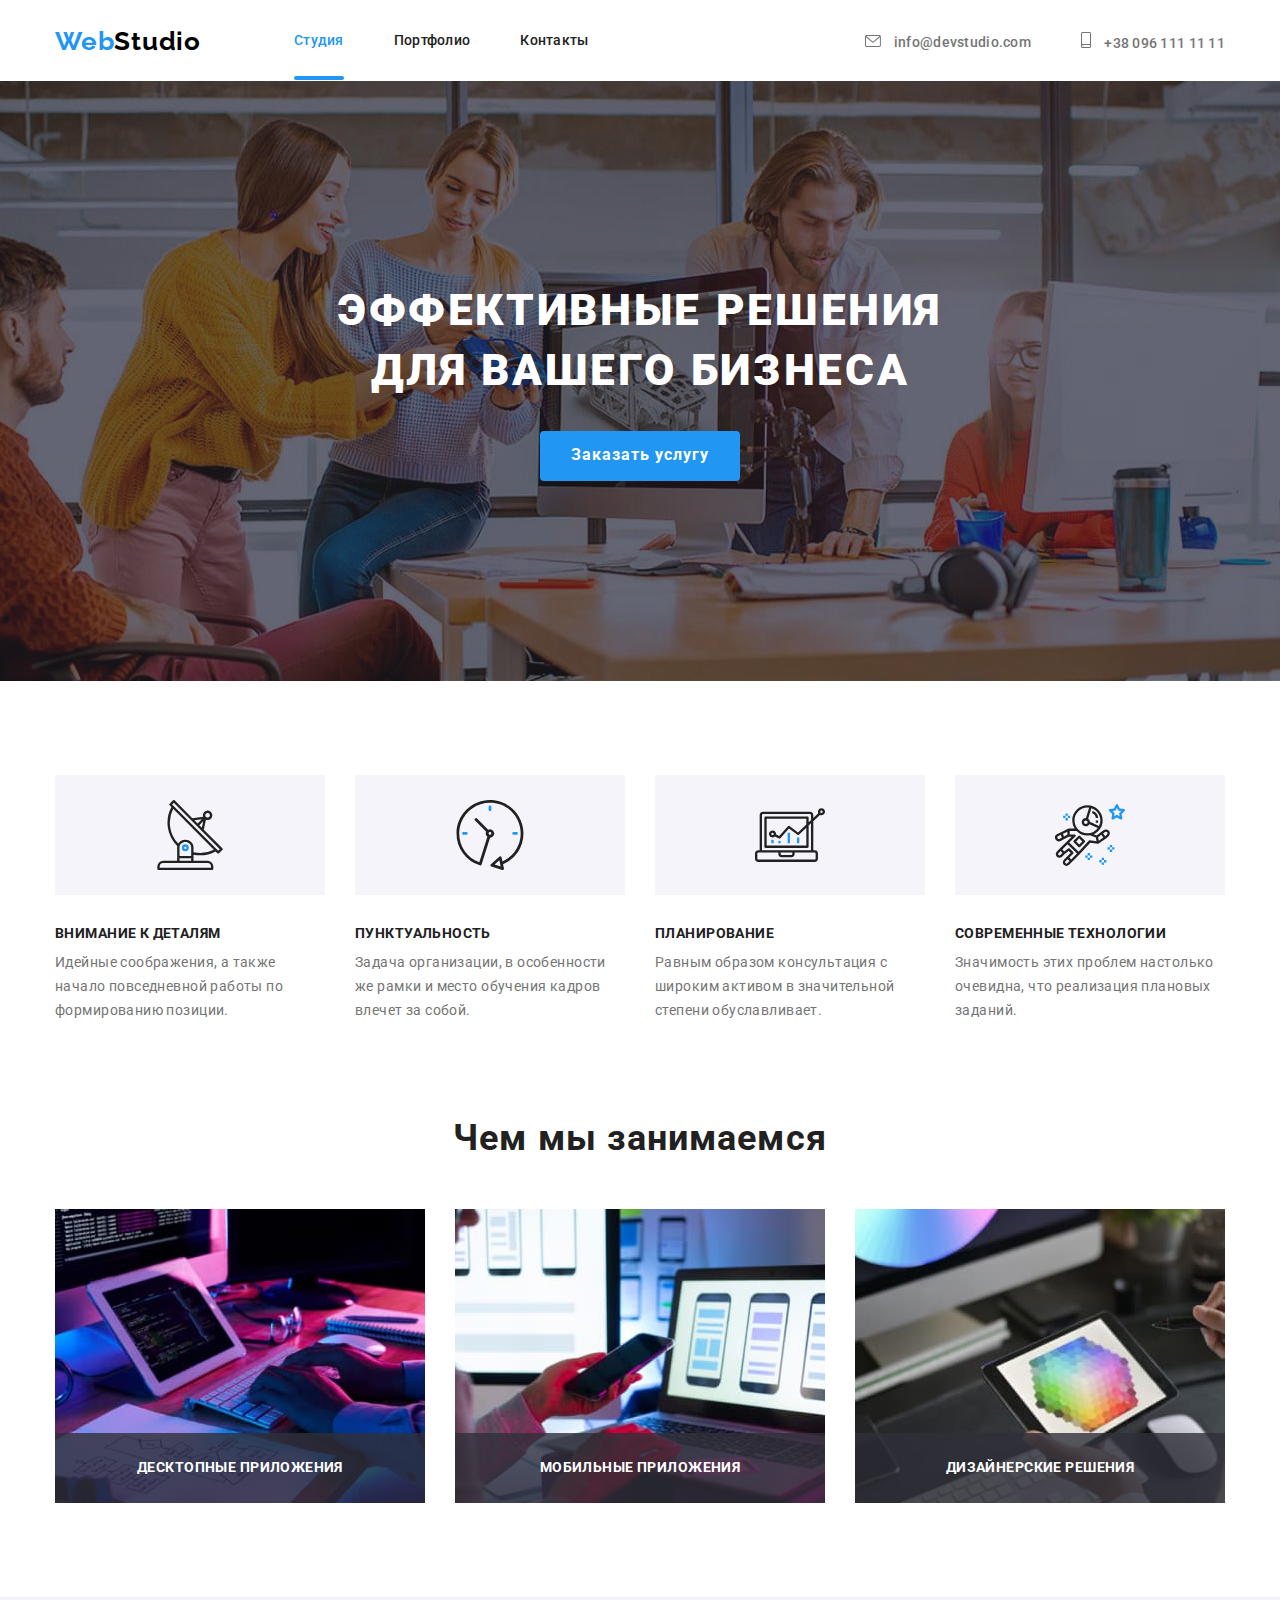
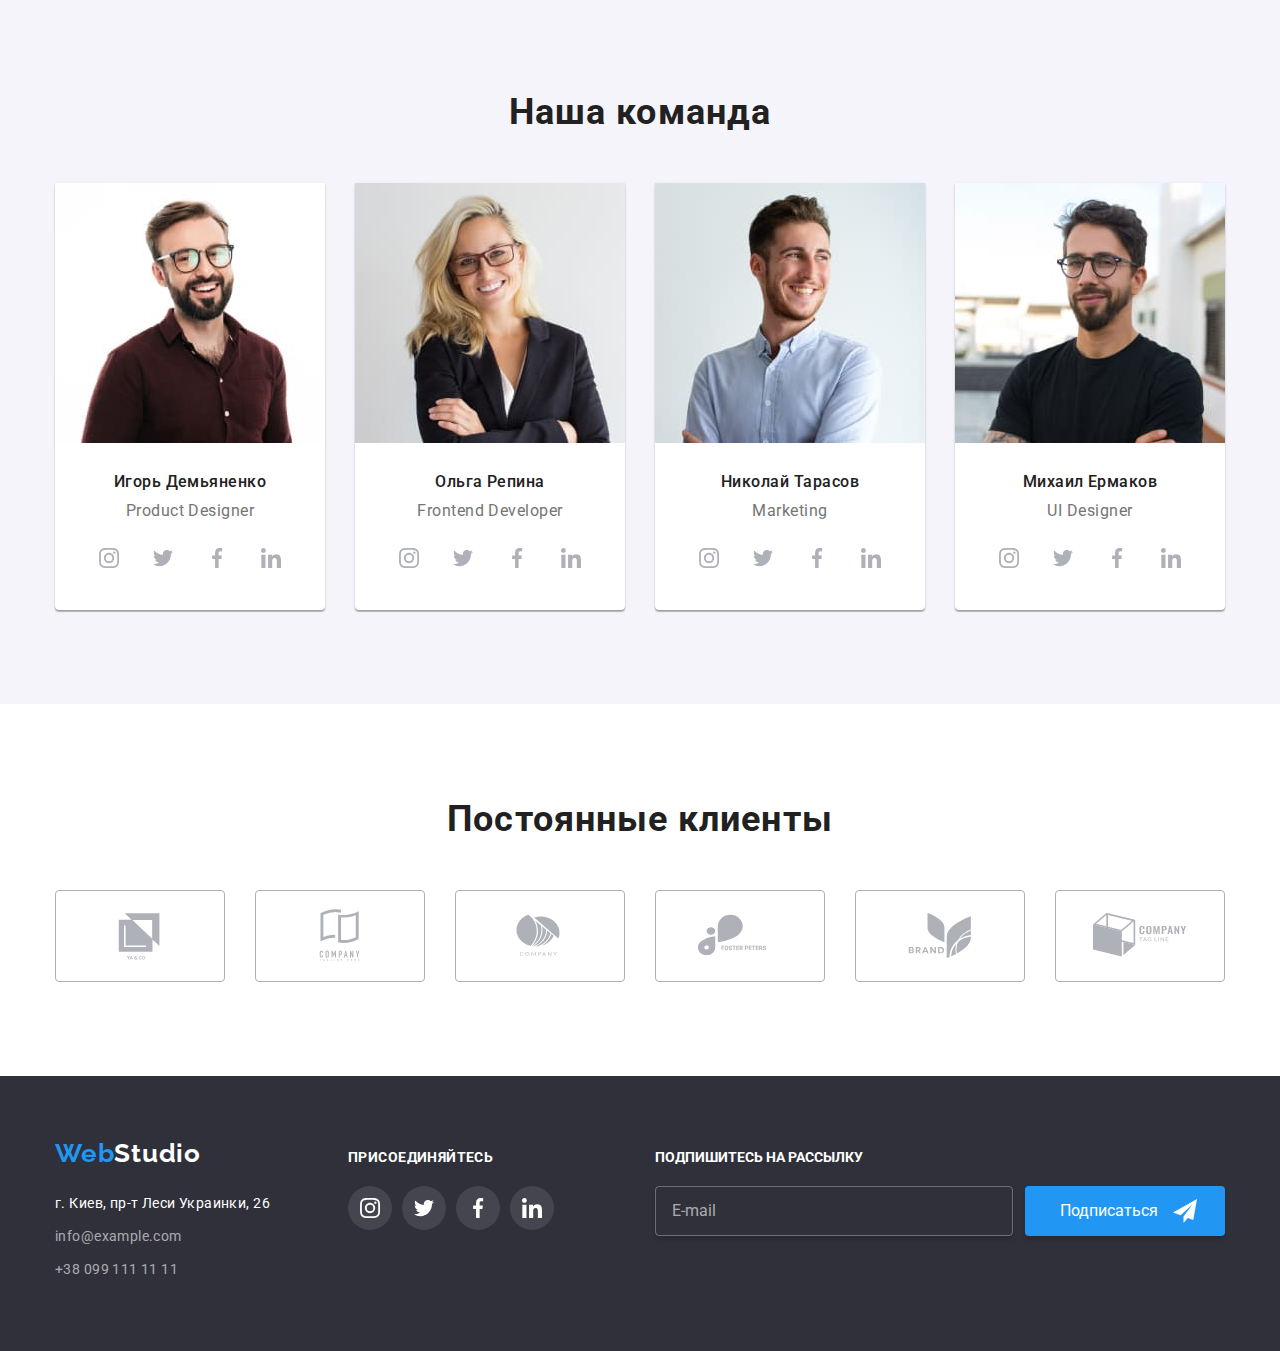
==== commit a460ed54: "classes correction" ====
--- a/index.html
+++ b/index.html
@@ -59,7 +59,7 @@
       <!--FEATURES-->
       <section class="features-section">
         <div class="container features-container">
-        <h2 class="section-title" hidden>Наши преимущества</h2>
+        <h2 class="section-title title__section" hidden>Наши преимущества</h2>
         <ul class="features-menu">
           <li class="features-list">
             <div class="features-image">
@@ -127,7 +127,7 @@
       <!--OUR SERVICES-->
       <section class="services-section">
         <div class="container services-container">
-        <h2 class="section-title">Чем мы занимаемся</h2>
+        <h2 class="section-title title__section">Чем мы занимаемся</h2>
         <ul class="services-list">
           <li class="services-item">
             <h3 hidden>Сервис первый</h3>
@@ -174,7 +174,7 @@
       <!--OUR TEAM-->
       <section class="team-section">
         <div class="container team-container">
-        <h2 class="section-title">Наша команда</h2>
+        <h2 class="section-title title__section">Наша команда</h2>
         <ul class="team-description">
           <li class="team-list">
             <img class="team-image"
